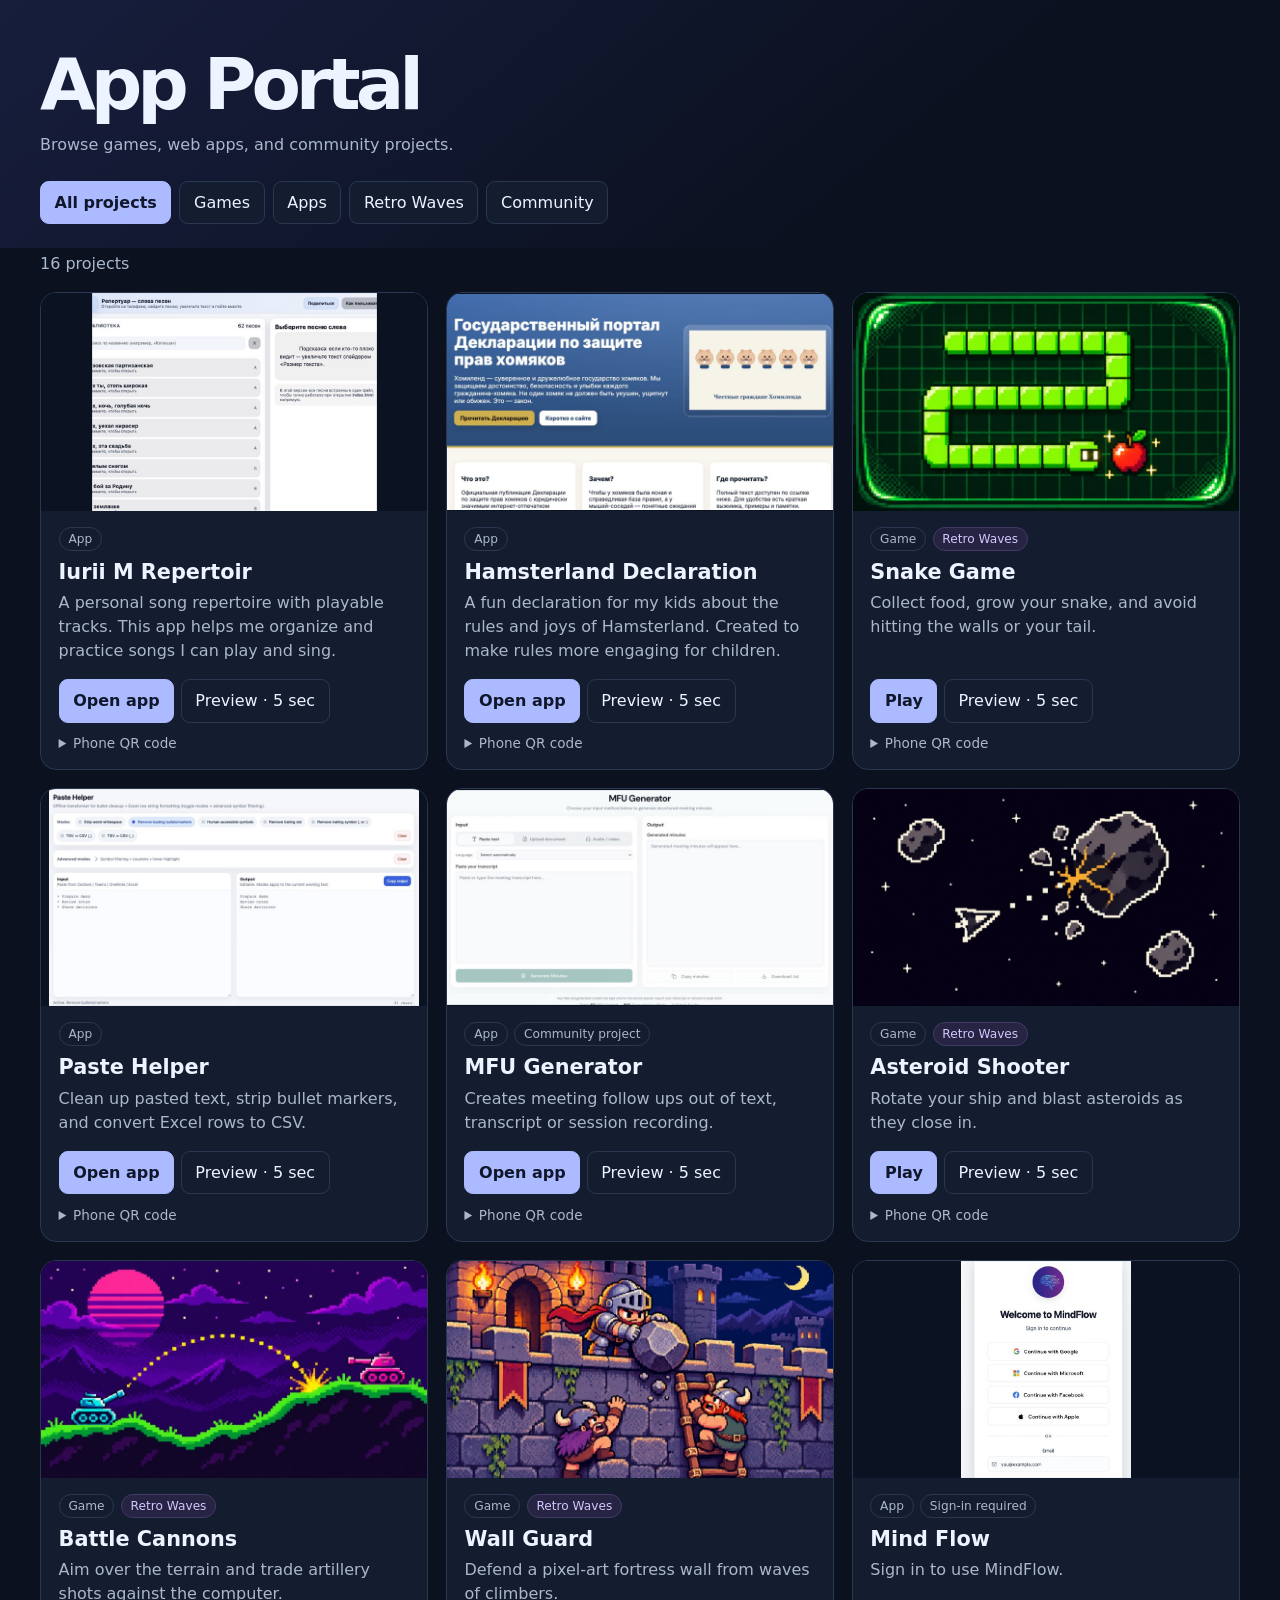
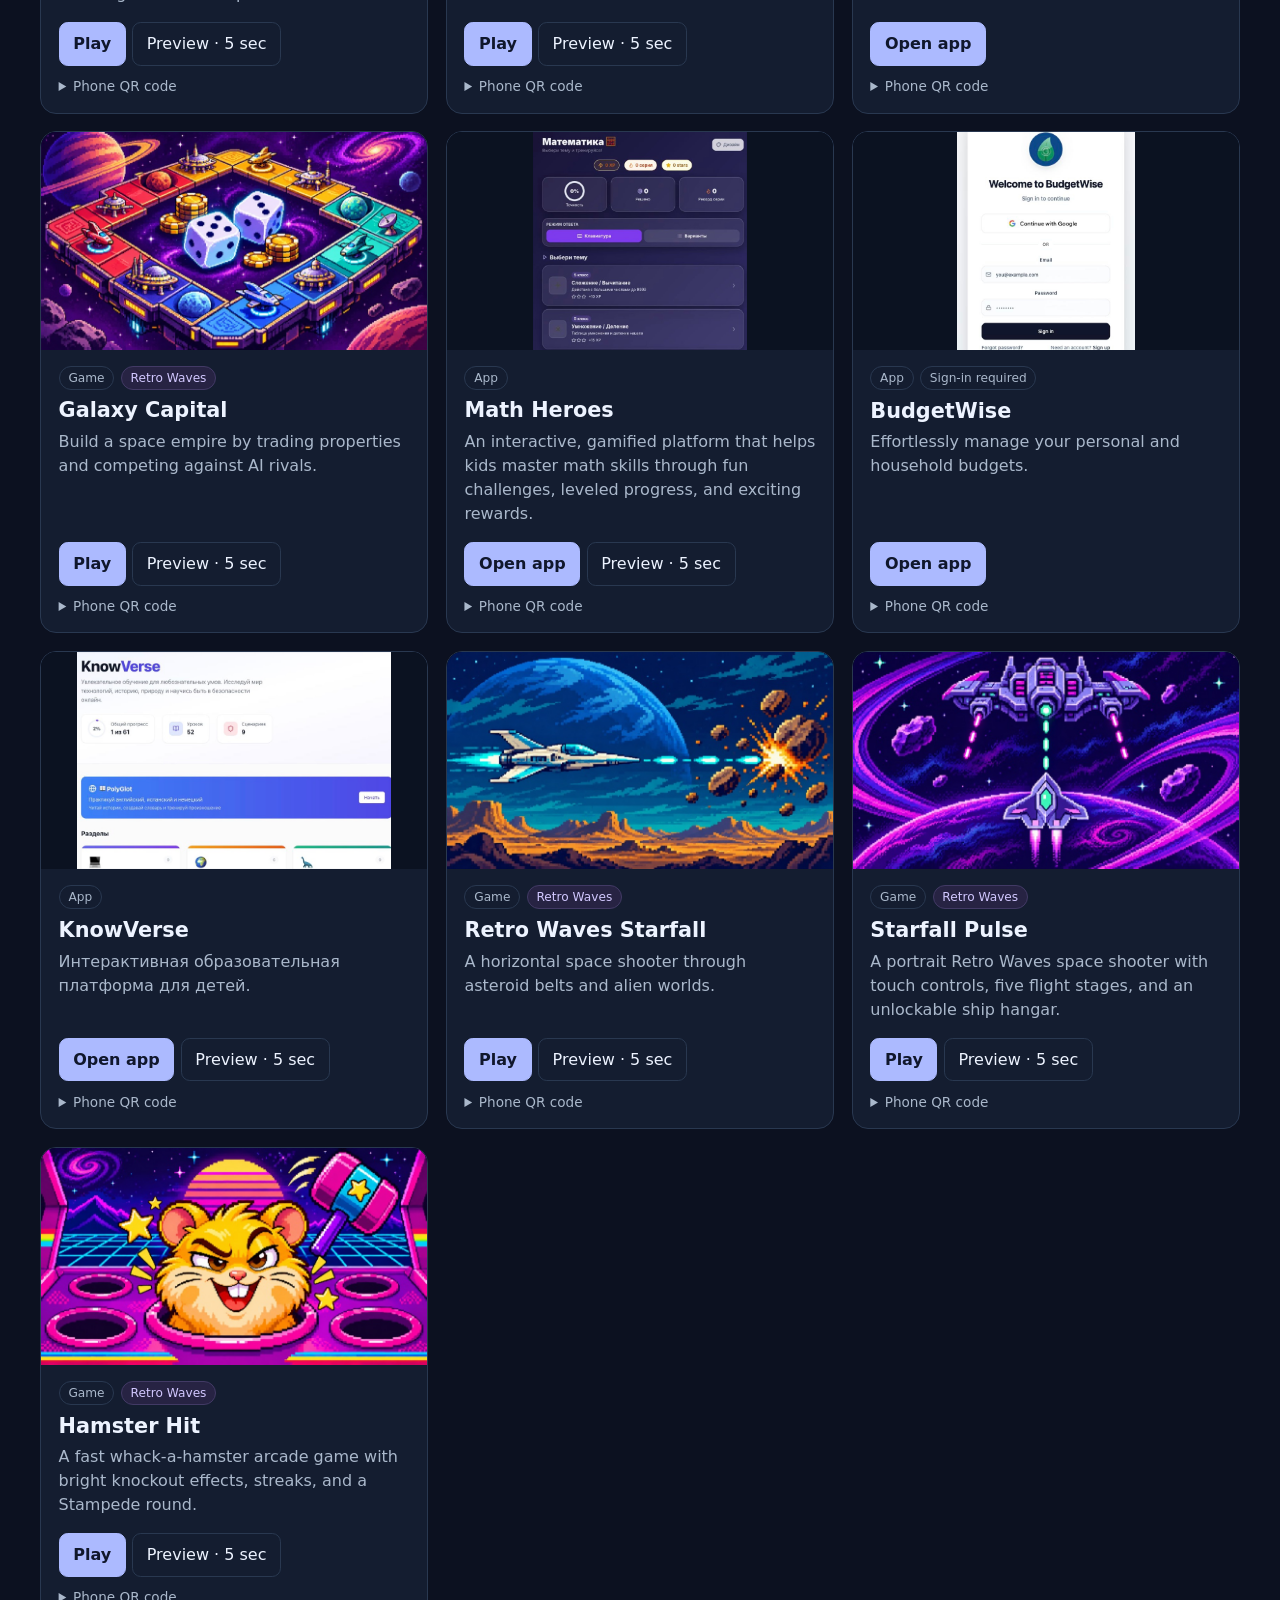
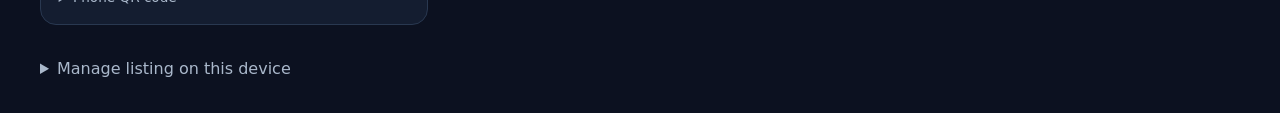
==== index.html @ 4ba170f3 "Publish approved Retro Waves pixel-art game covers" ====
<!DOCTYPE html>
<html lang="en">
<head>
    <!-- Google tag (gtag.js) -->
    <script async src="https://www.googletagmanager.com/gtag/js?id=G-15QKDYFPHD"></script>
    <script>
      window.dataLayer = window.dataLayer || [];
      function gtag(){dataLayer.push(arguments);}
      gtag('js', new Date());
      gtag('config', 'G-15QKDYFPHD');
    </script>
    <meta name="google-site-verification" content="VBjIJDwLcQvXehjetgUTc7BEITReGDiaCeYf0dH97Bo" />
    <meta charset="UTF-8">
    <meta name="viewport" content="width=device-width, initial-scale=1.0">
    <title>App Portal · Games &amp; Apps</title>
    <style>
        * { box-sizing: border-box; }
        :root { color-scheme: dark; --background: #0c1120; --surface: #141d30; --border: #293850; --text: #edf3ff; --muted: #aab8cb; --accent: #acbaff; }
        body { margin: 0; background: var(--background); color: var(--text); font: 1rem/1.5 system-ui, sans-serif; }
        .container { width: min(1200px, calc(100% - 2rem)); margin-inline: auto; }
        header { padding: 3rem 0 1.5rem; background: linear-gradient(140deg, #171e3d, var(--background) 68%); }
        h1 { font-size: clamp(2.7rem, 6vw, 4.5rem); letter-spacing: -.07em; line-height: 1; margin: 0 0 .8rem; }
        header p { margin: 0 0 1.5rem; color: var(--muted); }
        .filters { display: flex; flex-wrap: wrap; gap: .5rem; }
        button, summary, .button { cursor: pointer; }
        button, .button { border: 1px solid var(--border); background: var(--surface); color: var(--text); border-radius: .55rem; padding: .55rem .85rem; font: inherit; text-decoration: none; }
        button:hover, .button:hover { border-color: var(--accent); }
        [aria-pressed="true"], .primary { background: var(--accent); border-color: var(--accent); color: #10172c; font-weight: 650; }
        :focus-visible { outline: 2px solid var(--accent); outline-offset: 4px; }
        #result-count { color: var(--muted); margin: .25rem 0 1rem; }
        .apps-grid { display: grid; grid-template-columns: repeat(auto-fill, minmax(min(100%, 320px), 1fr)); gap: 1.1rem; align-items: stretch; }
        .app-card { min-width: 0; background: var(--surface); border: 1px solid var(--border); border-radius: 1rem; overflow: hidden; display: flex; flex-direction: column; }
        .app-media { position: relative; background: #0b1221; aspect-ratio: 16 / 9; display: grid; place-items: center; overflow: hidden; }
        .app-media img { position: absolute; inset: 0; width: 100%; height: 100%; object-fit: contain; background: #0b1221; }
        .media-fallback { color: var(--muted); font-size: .9rem; text-align: center; padding: .75rem; }
        .app-content { padding: 1rem 1.1rem; display: flex; flex: 1; flex-direction: column; align-items: flex-start; }
        h2 { font-size: 1.3rem; line-height: 1.25; margin: .55rem 0 .35rem; }
        .tags, .app-actions { display: flex; gap: .4rem; flex-wrap: wrap; align-items: center; }
        .tag { color: var(--muted); border: 1px solid var(--border); border-radius: 1rem; padding: .12rem .55rem; font-size: .76rem; }
        .tag.family { color: #d2c8ff; background: #272343; border-color: #423a65; }
        .app-description { color: var(--muted); margin: 0 0 1rem; }
        .app-actions { margin-top: auto; }
        .app-qr { margin-top: .65rem; color: var(--muted); font-size: .85rem; }
        .app-qr a { display: inline-block; margin-top: .5rem; }
        .app-qr img { display: block; border-radius: .3rem; }
        .local-visibility { margin-top: .55rem; color: var(--muted); font-size: .85rem; }
        footer { padding: 2rem 0; color: var(--muted); }
        footer details label { display: inline-flex; gap: .4rem; align-items: center; margin-top: .6rem; }
        dialog { width: min(760px, calc(100% - 1.5rem)); max-height: calc(100% - 1.5rem); padding: 1rem; border: 1px solid var(--border); border-radius: 1rem; background: var(--surface); color: var(--text); }
        dialog::backdrop { background: #030710d9; }
        .dialog-header { display: flex; gap: .75rem; justify-content: space-between; align-items: center; margin-bottom: .75rem; }
        .dialog-header h2 { margin: 0; }
        dialog video { width: 100%; max-height: 70vh; background: #0b1221; display: block; }
        dialog video[hidden] { display: none; }
        #preview-message { color: var(--muted); }
    </style>
</head>
<body>
    <header>
        <div class="container">
            <h1>App Portal</h1>
            <p>Browse games, web apps, and community projects.</p>
            <nav class="filters" aria-label="Filter projects">
                <button type="button" data-filter="all" aria-pressed="true">All projects</button>
                <button type="button" data-filter="games" aria-pressed="false">Games</button>
                <button type="button" data-filter="apps" aria-pressed="false">Apps</button>
                <button type="button" data-filter="community" aria-pressed="false">Community</button>
            </nav>
        </div>
    </header>
    <main class="container">
        <p id="result-count" aria-live="polite"></p>
        <div class="apps-grid" id="apps-container"></div>
    </main>
    <footer class="container">
        <details>
            <summary>Manage listing on this device</summary>
            <label><input type="checkbox" id="manage-visibility"> Show hidden projects and visibility controls</label>
        </details>
    </footer>
    <dialog id="preview-dialog" aria-labelledby="preview-title">
        <div class="dialog-header">
            <h2 id="preview-title"></h2>
            <form method="dialog"><button type="submit">Close</button></form>
        </div>
        <video muted playsinline controls preload="none"></video>
        <p id="preview-message" role="status" hidden></p>
    </dialog>
    <script>
        const apps = [
            { id: 1, title: "Iurii M Repertoir", description: "A personal song repertoire with playable tracks. This app helps me organize and practice songs I can play and sing.", url: "https://mjv1981-art.github.io/Iurii-M-Repertoir/", published: true, kind: "app" },
            { id: 2, title: "Hamsterland Declaration", description: "A fun declaration for my kids about the rules and joys of Hamsterland. Created to make rules more engaging for children.", url: "https://mjv1981-art.github.io/hamsterland-site/index.html", published: true, kind: "app" },
            { id: 3, title: "Pet Rat Monya", description: "A virtual pet app for my daughter to take care of her digital pet rat. Teaches responsibility and care for animals.", url: "https://mjv1981-art.github.io/pet-rat-monya/", published: false, kind: "app" },
            { id: 4, title: "Snake Game", description: "Collect food, grow your snake, and avoid hitting the walls or your tail.", url: "https://mjv1981-art.github.io/snake-game-simple/", published: true, kind: "game", family: "Retro Waves", cover: "snake-game" },
            { id: 5, title: "Paste Helper", description: "Clean up pasted text, strip bullet markers, and convert Excel rows to CSV.", url: "https://mjv1981-art.github.io/Paste-Helper/", published: true, kind: "app" },
            { id: 6, title: "MFU Generator", description: "Creates meeting follow ups out of text, transcript or session recording.", url: "https://jumbo.ninja/", published: true, kind: "app", community: true },
            { id: 7, title: "Asteroid Shooter", description: "Rotate your ship and blast asteroids as they close in.", url: "https://mjv1981-art.github.io/Asteroid-Shooter/", published: true, kind: "game", family: "Retro Waves", cover: "asteroid-shooter" },
            { id: 8, title: "Battle Cannons", description: "Aim over the terrain and trade artillery shots against the computer.", url: "https://mjv1981-art.github.io/Battle-Cannon/", published: true, kind: "game", family: "Retro Waves", cover: "battle-cannons" },
            { id: 9, title: "Wall Guard", description: "Defend a pixel-art fortress wall from waves of climbers.", url: "https://wall-guard-retro.base44.app/", published: true, kind: "game", family: "Retro Waves", cover: "wall-guard" },
            { id: 10, title: "Mind Flow", description: "Sign in to use MindFlow.", url: "https://shrewd-mind-flow-app.base44.app/", published: true, kind: "app", signInRequired: true },
            { id: 11, title: "Galaxy Capital", description: "Build a space empire by trading properties and competing against AI rivals.", url: "https://galaxy-capital-go.base44.app", published: true, kind: "game", family: "Retro Waves", cover: "galaxy-capital" },
            { id: 12, title: "Math Heroes", description: "An interactive, gamified platform that helps kids master math skills through fun challenges, leveled progress, and exciting rewards.", url: "https://math-heroes-quest.base44.app/", published: true, kind: "app" },
            { id: 13, title: "BudgetWise", description: "Effortlessly manage your personal and household budgets.", url: "https://fragrant-wise-budget-track.base44.app", published: true, kind: "app", signInRequired: true },
            { id: 14, title: "KnowVerse", description: "Интерактивная образовательная платформа для детей.", url: "https://know-verse-learn.base44.app", published: true, kind: "app" },
            { id: 15, title: "Retro Waves Starfall", description: "A horizontal space shooter through asteroid belts and alien worlds.", url: "https://mjv1981-art.github.io/retro-waves-starfall/", published: true, kind: "game", family: "Retro Waves", cover: "retro-waves-starfall" },
            { id: 16, title: "Starfall Pulse", description: "A portrait Retro Waves space shooter with touch controls, five flight stages, and an unlockable ship hangar.", url: "https://mjv1981-art.github.io/App-Portal/starfall-pulse/", published: true, kind: "game", family: "Retro Waves", cover: "starfall-pulse" },
            { id: 17, title: "Hamster Hit", description: "A fast whack-a-hamster arcade game with bright knockout effects, streaks, and a Stampede round.", url: "https://mjv1981-art.github.io/Hamster-Hit/", published: true, kind: "game", family: "Retro Waves", cover: "hamster-hit" }
        ];

        const grid = document.getElementById('apps-container');
        const filters = document.querySelector('.filters');
        const count = document.getElementById('result-count');
        const manage = document.getElementById('manage-visibility');
        const dialog = document.getElementById('preview-dialog');
        const video = dialog.querySelector('video');
        const previewMessage = document.getElementById('preview-message');
        let currentFilter = 'all';

        function applySavedVisibility() {
            try {
                const saved = JSON.parse(localStorage.getItem('myWebApps') || '[]');
                if (!Array.isArray(saved)) return;
                for (const entry of saved) {
                    const app = apps.find(item => item.id === entry?.id);
                    if (app && typeof entry.published === 'boolean') app.published = entry.published;
                }
            } catch (error) {
                console.warn('Could not load project visibility.', error);
            }
        }

        function addFamilyFilters() {
            const families = new Set(apps.map(app => app.family).filter(Boolean));
            for (const family of families) {
                const button = document.createElement('button');
                button.type = 'button';
                button.dataset.filter = `family:${family}`;
                button.setAttribute('aria-pressed', 'false');
                button.textContent = family;
                filters.insertBefore(button, filters.querySelector('[data-filter="community"]'));
            }
        }

        function matchesFilter(app) {
            switch (currentFilter) {
                case 'all': return true;
                case 'games': return app.kind === 'game';
                case 'apps': return app.kind === 'app';
                case 'community': return app.community === true;
                default: return currentFilter === `family:${app.family}`;
            }
        }

        function makeCard(app) {
            const card = document.createElement('article');
            const media = `./assets/previews/${app.id}`;
            const cover = app.cover ? `./assets/covers/${app.cover}.jpg` : `${media}.jpg`;
            const launchText = app.kind === 'game' ? 'Play' : 'Open app';
            card.className = 'app-card';
            card.innerHTML = `
                <div class="app-media">
                    <span class="media-fallback">Screenshot unavailable</span>
                    <img src="${cover}" alt="" width="640" height="360" loading="lazy" decoding="async">
                </div>
                <div class="app-content">
                    <div class="tags">
                        <span class="tag">${app.kind === 'game' ? 'Game' : 'App'}</span>
                        ${app.family ? `<span class="tag family">${app.family}</span>` : ''}
                        ${app.community ? '<span class="tag">Community project</span>' : ''}
                        ${app.signInRequired ? '<span class="tag">Sign-in required</span>' : ''}
                    </div>
                    <h2>${app.title}</h2>
                    <p class="app-description">${app.description}</p>
                    <div class="app-actions">
                        <a class="button primary" href="${app.url}" target="_blank" rel="noopener noreferrer" aria-label="${launchText} ${app.title}">${launchText}</a>
                        ${app.signInRequired ? '' : `<button type="button" class="preview-button" aria-label="Preview ${app.title} (5 seconds)">Preview · 5 sec</button>`}
                    </div>
                    <details class="app-qr">
                        <summary>Phone QR code</summary>
                        <a href="${app.url}" target="_blank" rel="noopener noreferrer" aria-label="Open ${app.title}">
                            <img src="./assets/app-qr/${app.id}.png" width="144" height="144" alt="" loading="lazy" decoding="async">
                        </a>
                    </details>
                </div>`;
            const image = card.querySelector('.app-media img');
            const fallback = card.querySelector('.media-fallback');
            image.addEventListener('load', () => { fallback.hidden = true; });
            image.addEventListener('error', () => { image.remove(); });
            card.querySelector('.preview-button')?.addEventListener('click', () => openPreview(app, media));
            if (manage.checked) {
                const label = document.createElement('label');
                const checkbox = document.createElement('input');
                label.className = 'local-visibility';
                checkbox.type = 'checkbox';
                checkbox.checked = app.published;
                checkbox.setAttribute('aria-label', `List ${app.title} on this device`);
                checkbox.addEventListener('change', () => saveVisibility(app, checkbox.checked));
                label.append(checkbox, ' Show on this device');
                card.querySelector('.app-content').append(label);
            }
            return card;
        }

        function openPreview(app, media) {
            document.getElementById('preview-title').textContent = app.title;
            previewMessage.hidden = true;
            video.hidden = false;
            video.poster = `${media}.jpg`;
            video.src = `${media}.mp4`;
            video.muted = true;
            dialog.showModal();
            video.play().catch(() => {});
        }

        video.addEventListener('error', () => {
            if (!dialog.open) return;
            video.hidden = true;
            previewMessage.textContent = 'This preview is unavailable.';
            previewMessage.hidden = false;
        });

        dialog.addEventListener('close', () => {
            video.pause();
            video.removeAttribute('src');
            video.load();
        });

        function renderApps() {
            const visible = apps.filter(app => (app.published || manage.checked) && matchesFilter(app));
            count.textContent = visible.length === 1 ? '1 project' : `${visible.length} projects`;
            grid.replaceChildren(...visible.map(makeCard));
            if (visible.length) return;
            const empty = document.createElement('p');
            empty.textContent = 'No projects in this view.';
            grid.append(empty);
        }

        function saveVisibility(app, published) {
            app.published = published;
            try {
                localStorage.setItem('myWebApps', JSON.stringify(apps.map(item => ({ id: item.id, published: item.published }))));
            } catch (error) {
                console.warn('Could not save project visibility.', error);
            }
        }

        filters.addEventListener('click', event => {
            const selected = event.target.closest('button[data-filter]');
            if (!selected) return;
            currentFilter = selected.dataset.filter;
            for (const button of filters.querySelectorAll('button')) {
                button.setAttribute('aria-pressed', String(button === selected));
            }
            renderApps();
        });
        manage.addEventListener('change', renderApps);
        applySavedVisibility();
        addFamilyFilters();
        renderApps();
    </script>
</body>
</html>
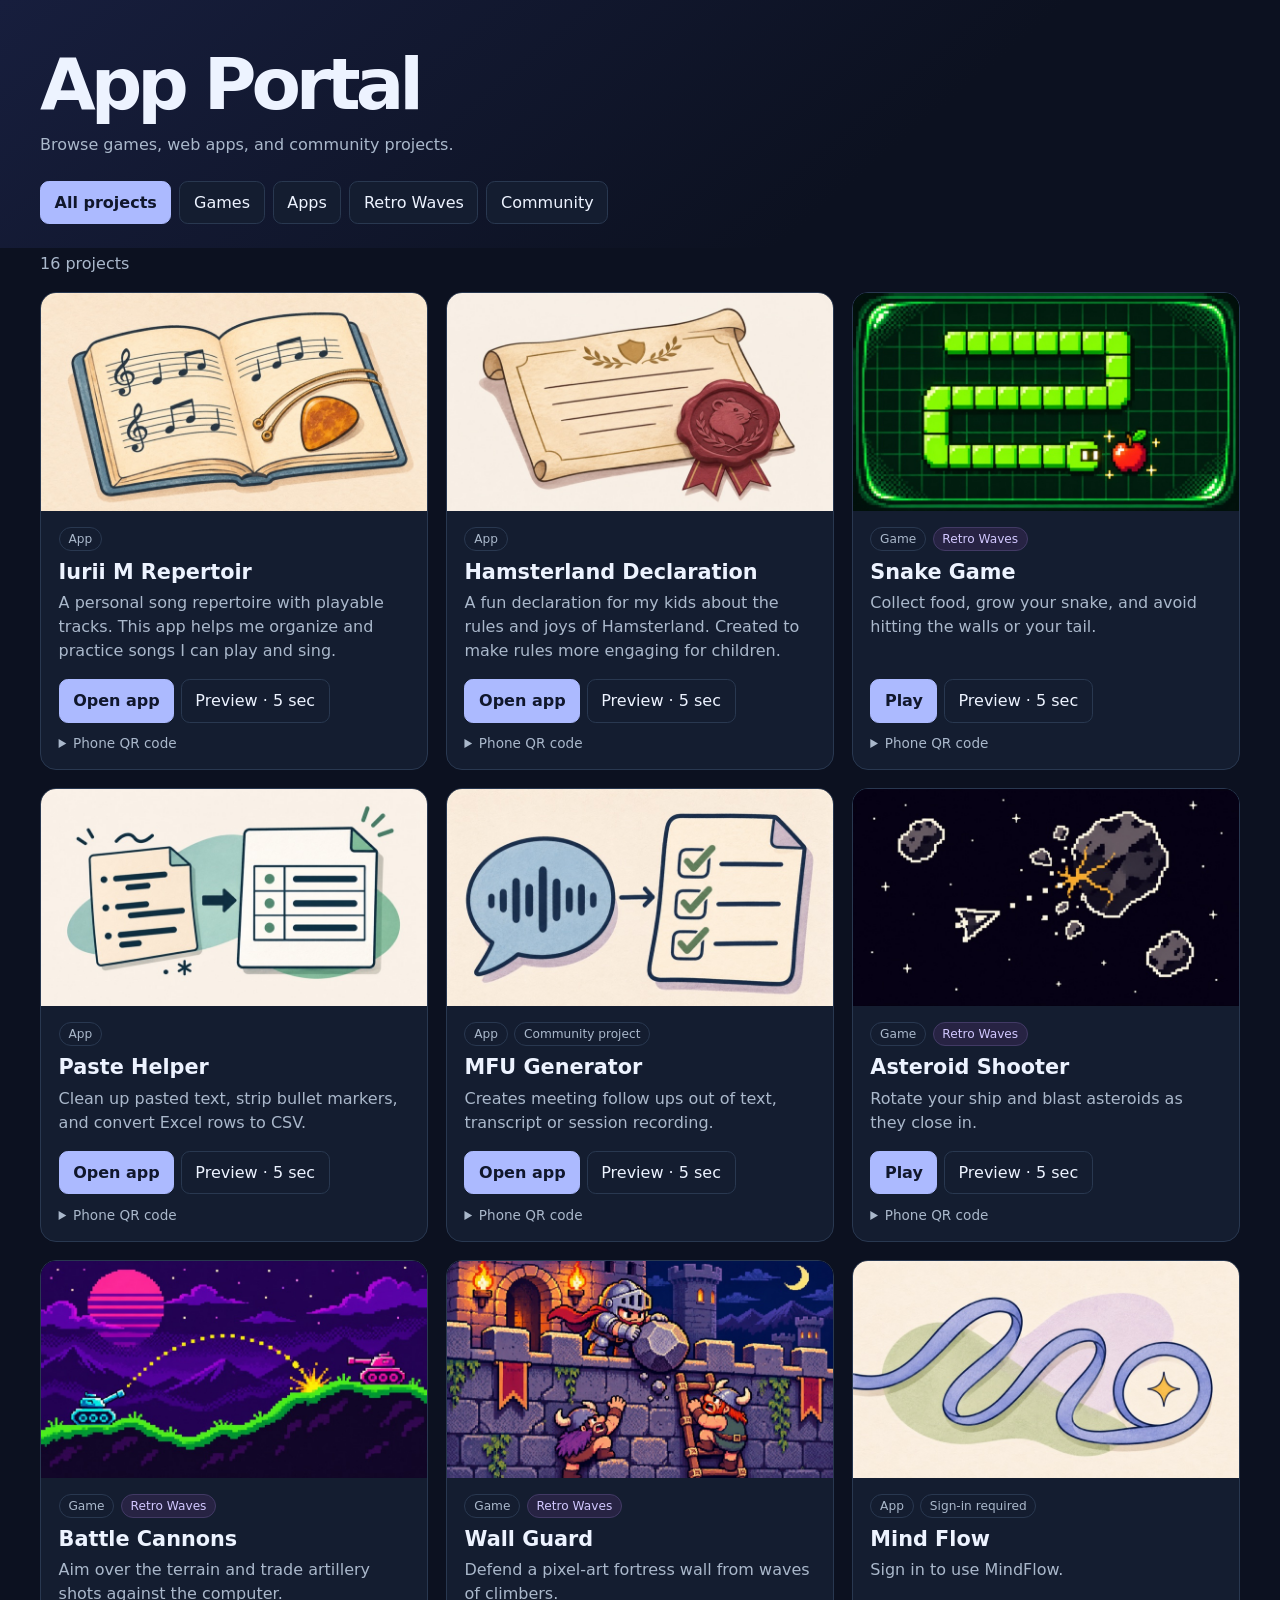
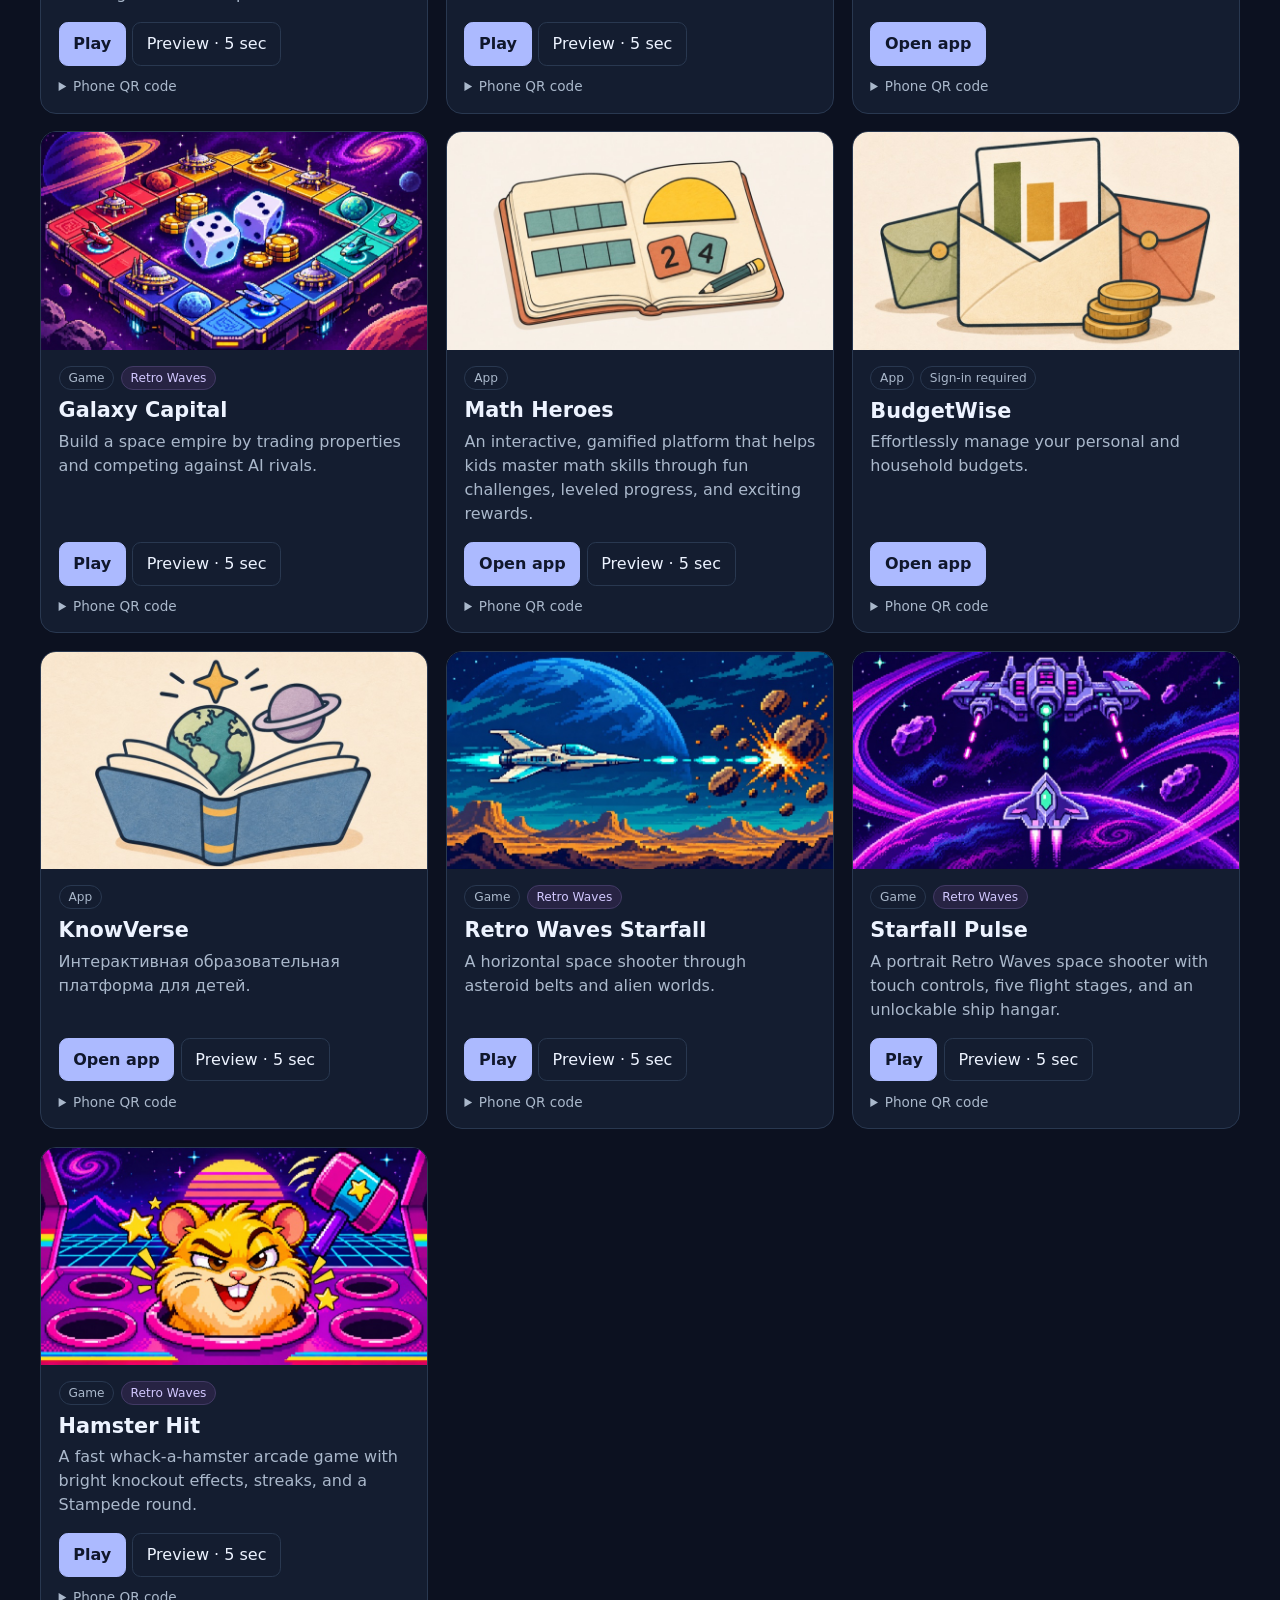
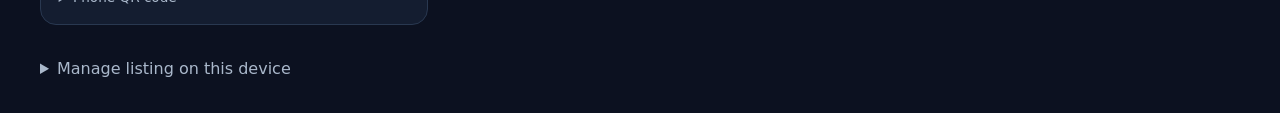
==== commit 1afbeba9: "Add editorial illustrations to all App Portal application cards" ====
--- a/index.html
+++ b/index.html
@@ -88,20 +88,20 @@
     </dialog>
     <script>
         const apps = [
-            { id: 1, title: "Iurii M Repertoir", description: "A personal song repertoire with playable tracks. This app helps me organize and practice songs I can play and sing.", url: "https://mjv1981-art.github.io/Iurii-M-Repertoir/", published: true, kind: "app" },
-            { id: 2, title: "Hamsterland Declaration", description: "A fun declaration for my kids about the rules and joys of Hamsterland. Created to make rules more engaging for children.", url: "https://mjv1981-art.github.io/hamsterland-site/index.html", published: true, kind: "app" },
-            { id: 3, title: "Pet Rat Monya", description: "A virtual pet app for my daughter to take care of her digital pet rat. Teaches responsibility and care for animals.", url: "https://mjv1981-art.github.io/pet-rat-monya/", published: false, kind: "app" },
+            { id: 1, title: "Iurii M Repertoir", description: "A personal song repertoire with playable tracks. This app helps me organize and practice songs I can play and sing.", url: "https://mjv1981-art.github.io/Iurii-M-Repertoir/", published: true, kind: "app", cover: "iurii-m-repertoir" },
+            { id: 2, title: "Hamsterland Declaration", description: "A fun declaration for my kids about the rules and joys of Hamsterland. Created to make rules more engaging for children.", url: "https://mjv1981-art.github.io/hamsterland-site/index.html", published: true, kind: "app", cover: "hamsterland-declaration" },
+            { id: 3, title: "Pet Rat Monya", description: "A virtual pet app for my daughter to take care of her digital pet rat. Teaches responsibility and care for animals.", url: "https://mjv1981-art.github.io/pet-rat-monya/", published: false, kind: "app", cover: "pet-rat-monya" },
             { id: 4, title: "Snake Game", description: "Collect food, grow your snake, and avoid hitting the walls or your tail.", url: "https://mjv1981-art.github.io/snake-game-simple/", published: true, kind: "game", family: "Retro Waves", cover: "snake-game" },
-            { id: 5, title: "Paste Helper", description: "Clean up pasted text, strip bullet markers, and convert Excel rows to CSV.", url: "https://mjv1981-art.github.io/Paste-Helper/", published: true, kind: "app" },
-            { id: 6, title: "MFU Generator", description: "Creates meeting follow ups out of text, transcript or session recording.", url: "https://jumbo.ninja/", published: true, kind: "app", community: true },
+            { id: 5, title: "Paste Helper", description: "Clean up pasted text, strip bullet markers, and convert Excel rows to CSV.", url: "https://mjv1981-art.github.io/Paste-Helper/", published: true, kind: "app", cover: "paste-helper" },
+            { id: 6, title: "MFU Generator", description: "Creates meeting follow ups out of text, transcript or session recording.", url: "https://jumbo.ninja/", published: true, kind: "app", cover: "mfu-generator", community: true },
             { id: 7, title: "Asteroid Shooter", description: "Rotate your ship and blast asteroids as they close in.", url: "https://mjv1981-art.github.io/Asteroid-Shooter/", published: true, kind: "game", family: "Retro Waves", cover: "asteroid-shooter" },
             { id: 8, title: "Battle Cannons", description: "Aim over the terrain and trade artillery shots against the computer.", url: "https://mjv1981-art.github.io/Battle-Cannon/", published: true, kind: "game", family: "Retro Waves", cover: "battle-cannons" },
             { id: 9, title: "Wall Guard", description: "Defend a pixel-art fortress wall from waves of climbers.", url: "https://wall-guard-retro.base44.app/", published: true, kind: "game", family: "Retro Waves", cover: "wall-guard" },
-            { id: 10, title: "Mind Flow", description: "Sign in to use MindFlow.", url: "https://shrewd-mind-flow-app.base44.app/", published: true, kind: "app", signInRequired: true },
+            { id: 10, title: "Mind Flow", description: "Sign in to use MindFlow.", url: "https://shrewd-mind-flow-app.base44.app/", published: true, kind: "app", cover: "mind-flow", signInRequired: true },
             { id: 11, title: "Galaxy Capital", description: "Build a space empire by trading properties and competing against AI rivals.", url: "https://galaxy-capital-go.base44.app", published: true, kind: "game", family: "Retro Waves", cover: "galaxy-capital" },
-            { id: 12, title: "Math Heroes", description: "An interactive, gamified platform that helps kids master math skills through fun challenges, leveled progress, and exciting rewards.", url: "https://math-heroes-quest.base44.app/", published: true, kind: "app" },
-            { id: 13, title: "BudgetWise", description: "Effortlessly manage your personal and household budgets.", url: "https://fragrant-wise-budget-track.base44.app", published: true, kind: "app", signInRequired: true },
-            { id: 14, title: "KnowVerse", description: "Интерактивная образовательная платформа для детей.", url: "https://know-verse-learn.base44.app", published: true, kind: "app" },
+            { id: 12, title: "Math Heroes", description: "An interactive, gamified platform that helps kids master math skills through fun challenges, leveled progress, and exciting rewards.", url: "https://math-heroes-quest.base44.app/", published: true, kind: "app", cover: "math-heroes" },
+            { id: 13, title: "BudgetWise", description: "Effortlessly manage your personal and household budgets.", url: "https://fragrant-wise-budget-track.base44.app", published: true, kind: "app", cover: "budgetwise", signInRequired: true },
+            { id: 14, title: "KnowVerse", description: "Интерактивная образовательная платформа для детей.", url: "https://know-verse-learn.base44.app", published: true, kind: "app", cover: "knowverse" },
             { id: 15, title: "Retro Waves Starfall", description: "A horizontal space shooter through asteroid belts and alien worlds.", url: "https://mjv1981-art.github.io/retro-waves-starfall/", published: true, kind: "game", family: "Retro Waves", cover: "retro-waves-starfall" },
             { id: 16, title: "Starfall Pulse", description: "A portrait Retro Waves space shooter with touch controls, five flight stages, and an unlockable ship hangar.", url: "https://mjv1981-art.github.io/App-Portal/starfall-pulse/", published: true, kind: "game", family: "Retro Waves", cover: "starfall-pulse" },
             { id: 17, title: "Hamster Hit", description: "A fast whack-a-hamster arcade game with bright knockout effects, streaks, and a Stampede round.", url: "https://mjv1981-art.github.io/Hamster-Hit/", published: true, kind: "game", family: "Retro Waves", cover: "hamster-hit" }
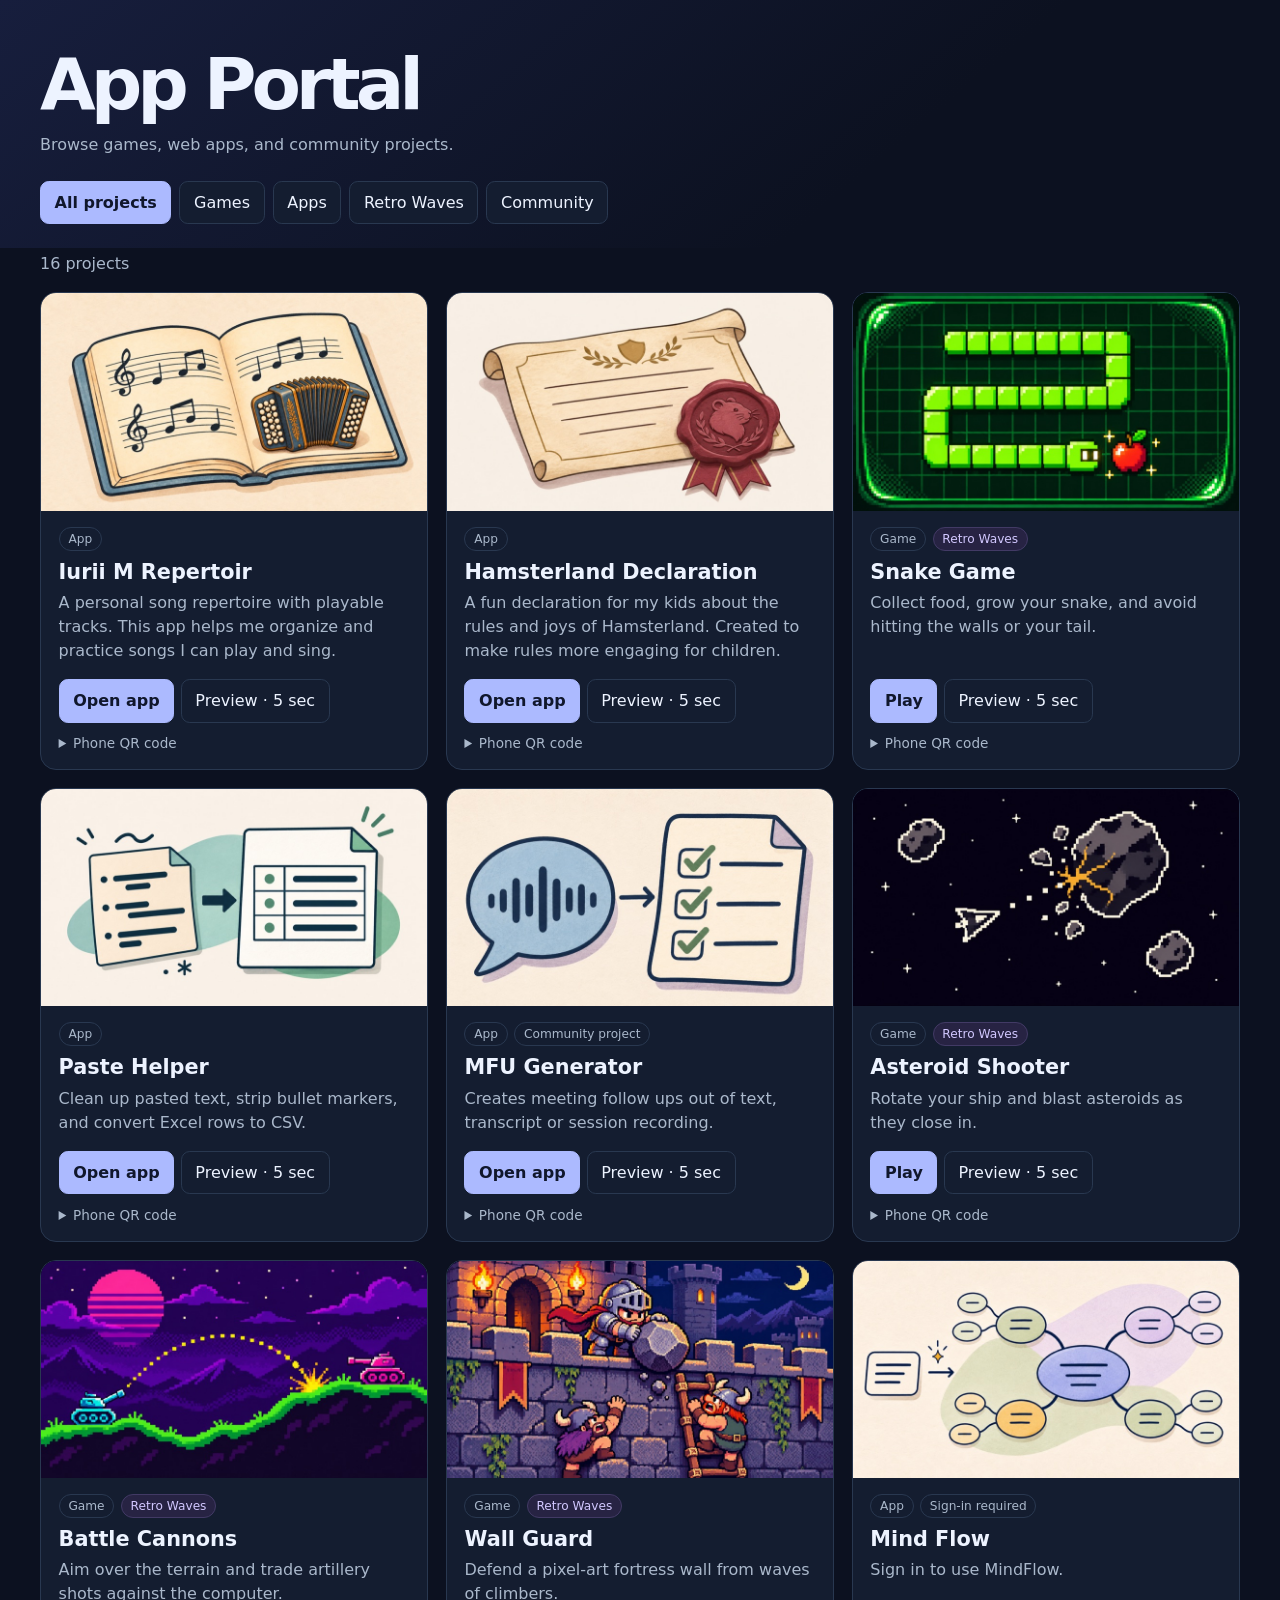
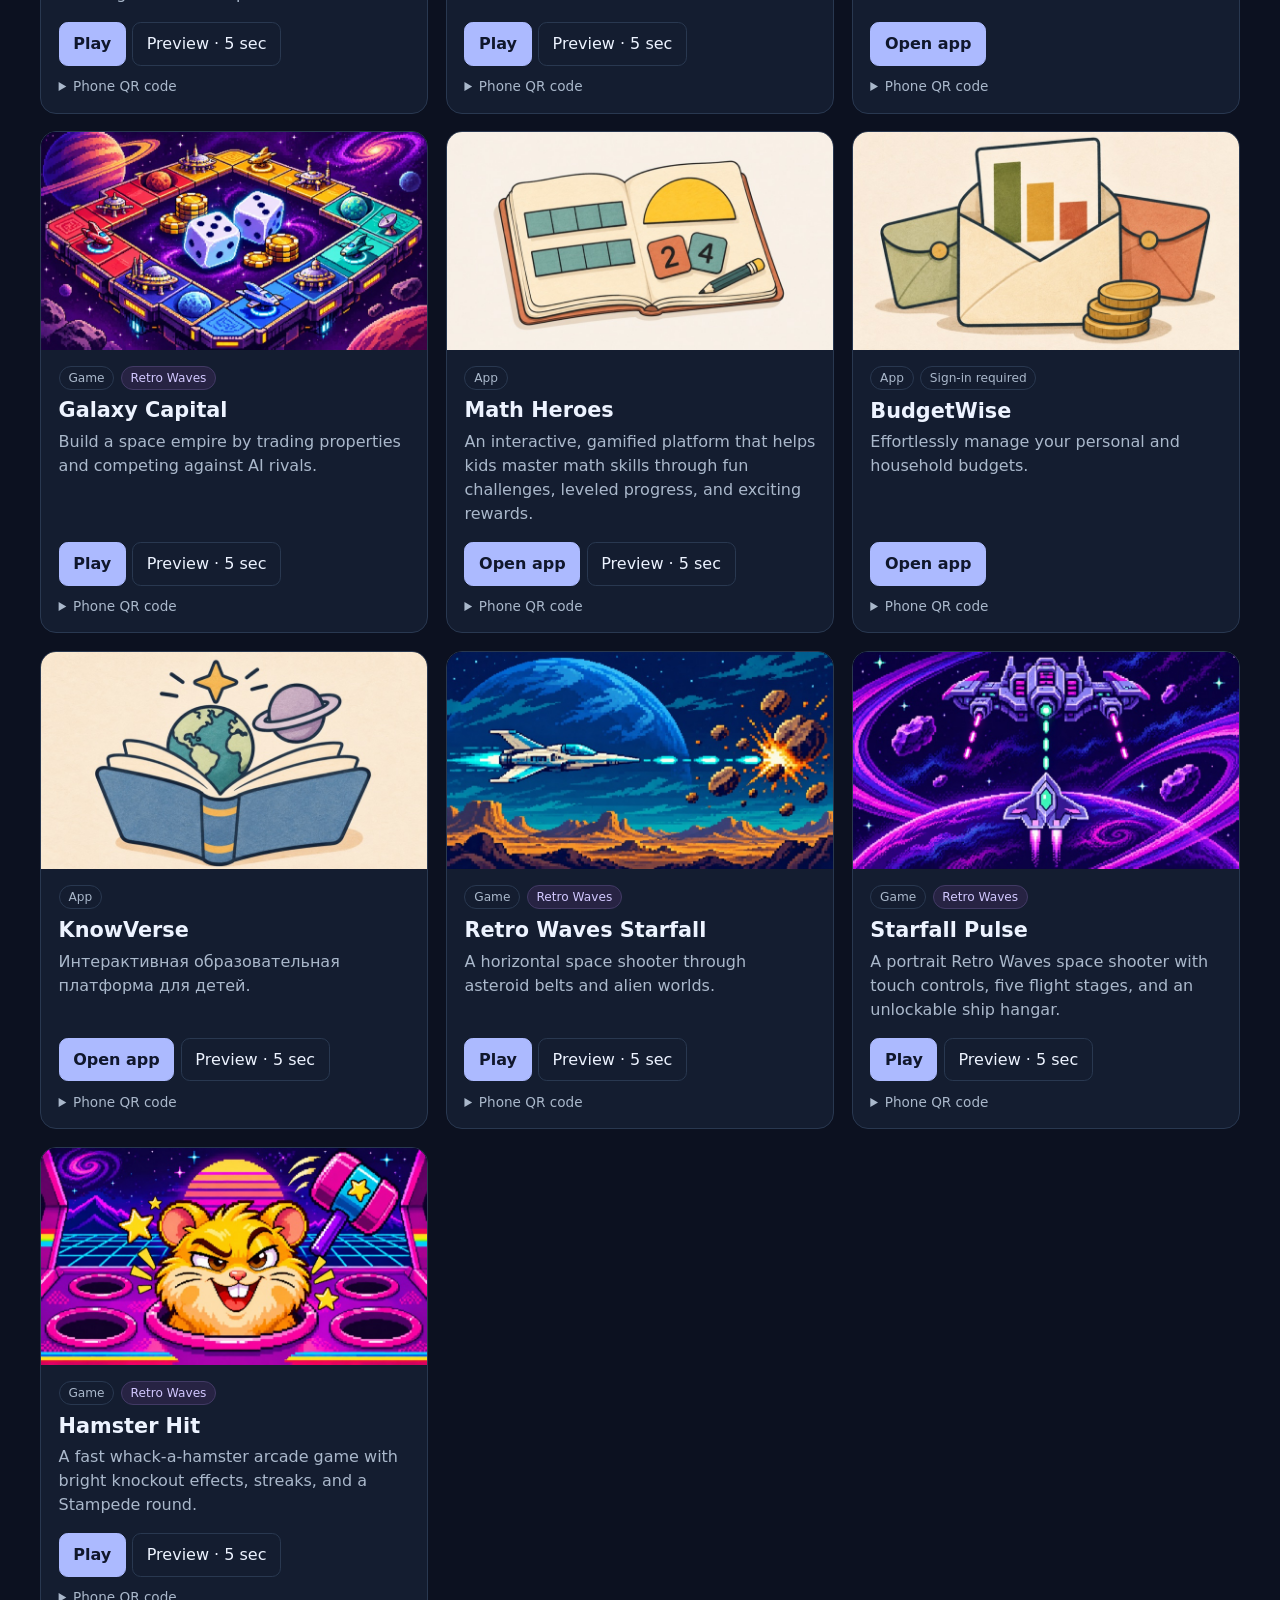
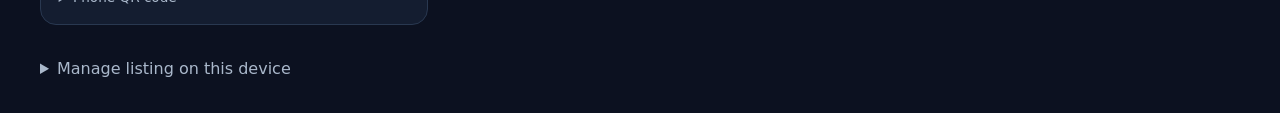
==== commit 8a584c7c: "Illustrate button accordion and generated mind map on app covers" ====
--- a/index.html
+++ b/index.html
@@ -88,16 +88,16 @@
     </dialog>
     <script>
         const apps = [
-            { id: 1, title: "Iurii M Repertoir", description: "A personal song repertoire with playable tracks. This app helps me organize and practice songs I can play and sing.", url: "https://mjv1981-art.github.io/Iurii-M-Repertoir/", published: true, kind: "app", cover: "iurii-m-repertoir" },
+            { id: 1, title: "Iurii M Repertoir", description: "A personal song repertoire with playable tracks. This app helps me organize and practice songs I can play and sing.", url: "https://mjv1981-art.github.io/Iurii-M-Repertoir/", published: true, kind: "app", cover: "iurii-m-repertoir-accordion" },
             { id: 2, title: "Hamsterland Declaration", description: "A fun declaration for my kids about the rules and joys of Hamsterland. Created to make rules more engaging for children.", url: "https://mjv1981-art.github.io/hamsterland-site/index.html", published: true, kind: "app", cover: "hamsterland-declaration" },
-            { id: 3, title: "Pet Rat Monya", description: "A virtual pet app for my daughter to take care of her digital pet rat. Teaches responsibility and care for animals.", url: "https://mjv1981-art.github.io/pet-rat-monya/", published: false, kind: "app", cover: "pet-rat-monya" },
+            { id: 3, title: "Pet Rat Monya", description: "A virtual pet app for my daughter to take care of her digital pet rat. Teaches responsibility and care for animals.", url: "https://mjv1981-art.github.io/pet-rat-monya/", published: false, kind: "app", cover: "pet-rat-monya-hooded" },
             { id: 4, title: "Snake Game", description: "Collect food, grow your snake, and avoid hitting the walls or your tail.", url: "https://mjv1981-art.github.io/snake-game-simple/", published: true, kind: "game", family: "Retro Waves", cover: "snake-game" },
             { id: 5, title: "Paste Helper", description: "Clean up pasted text, strip bullet markers, and convert Excel rows to CSV.", url: "https://mjv1981-art.github.io/Paste-Helper/", published: true, kind: "app", cover: "paste-helper" },
             { id: 6, title: "MFU Generator", description: "Creates meeting follow ups out of text, transcript or session recording.", url: "https://jumbo.ninja/", published: true, kind: "app", cover: "mfu-generator", community: true },
             { id: 7, title: "Asteroid Shooter", description: "Rotate your ship and blast asteroids as they close in.", url: "https://mjv1981-art.github.io/Asteroid-Shooter/", published: true, kind: "game", family: "Retro Waves", cover: "asteroid-shooter" },
             { id: 8, title: "Battle Cannons", description: "Aim over the terrain and trade artillery shots against the computer.", url: "https://mjv1981-art.github.io/Battle-Cannon/", published: true, kind: "game", family: "Retro Waves", cover: "battle-cannons" },
             { id: 9, title: "Wall Guard", description: "Defend a pixel-art fortress wall from waves of climbers.", url: "https://wall-guard-retro.base44.app/", published: true, kind: "game", family: "Retro Waves", cover: "wall-guard" },
-            { id: 10, title: "Mind Flow", description: "Sign in to use MindFlow.", url: "https://shrewd-mind-flow-app.base44.app/", published: true, kind: "app", cover: "mind-flow", signInRequired: true },
+            { id: 10, title: "Mind Flow", description: "Sign in to use MindFlow.", url: "https://shrewd-mind-flow-app.base44.app/", published: true, kind: "app", cover: "mind-flow-map", signInRequired: true },
             { id: 11, title: "Galaxy Capital", description: "Build a space empire by trading properties and competing against AI rivals.", url: "https://galaxy-capital-go.base44.app", published: true, kind: "game", family: "Retro Waves", cover: "galaxy-capital" },
             { id: 12, title: "Math Heroes", description: "An interactive, gamified platform that helps kids master math skills through fun challenges, leveled progress, and exciting rewards.", url: "https://math-heroes-quest.base44.app/", published: true, kind: "app", cover: "math-heroes" },
             { id: 13, title: "BudgetWise", description: "Effortlessly manage your personal and household budgets.", url: "https://fragrant-wise-budget-track.base44.app", published: true, kind: "app", cover: "budgetwise", signInRequired: true },
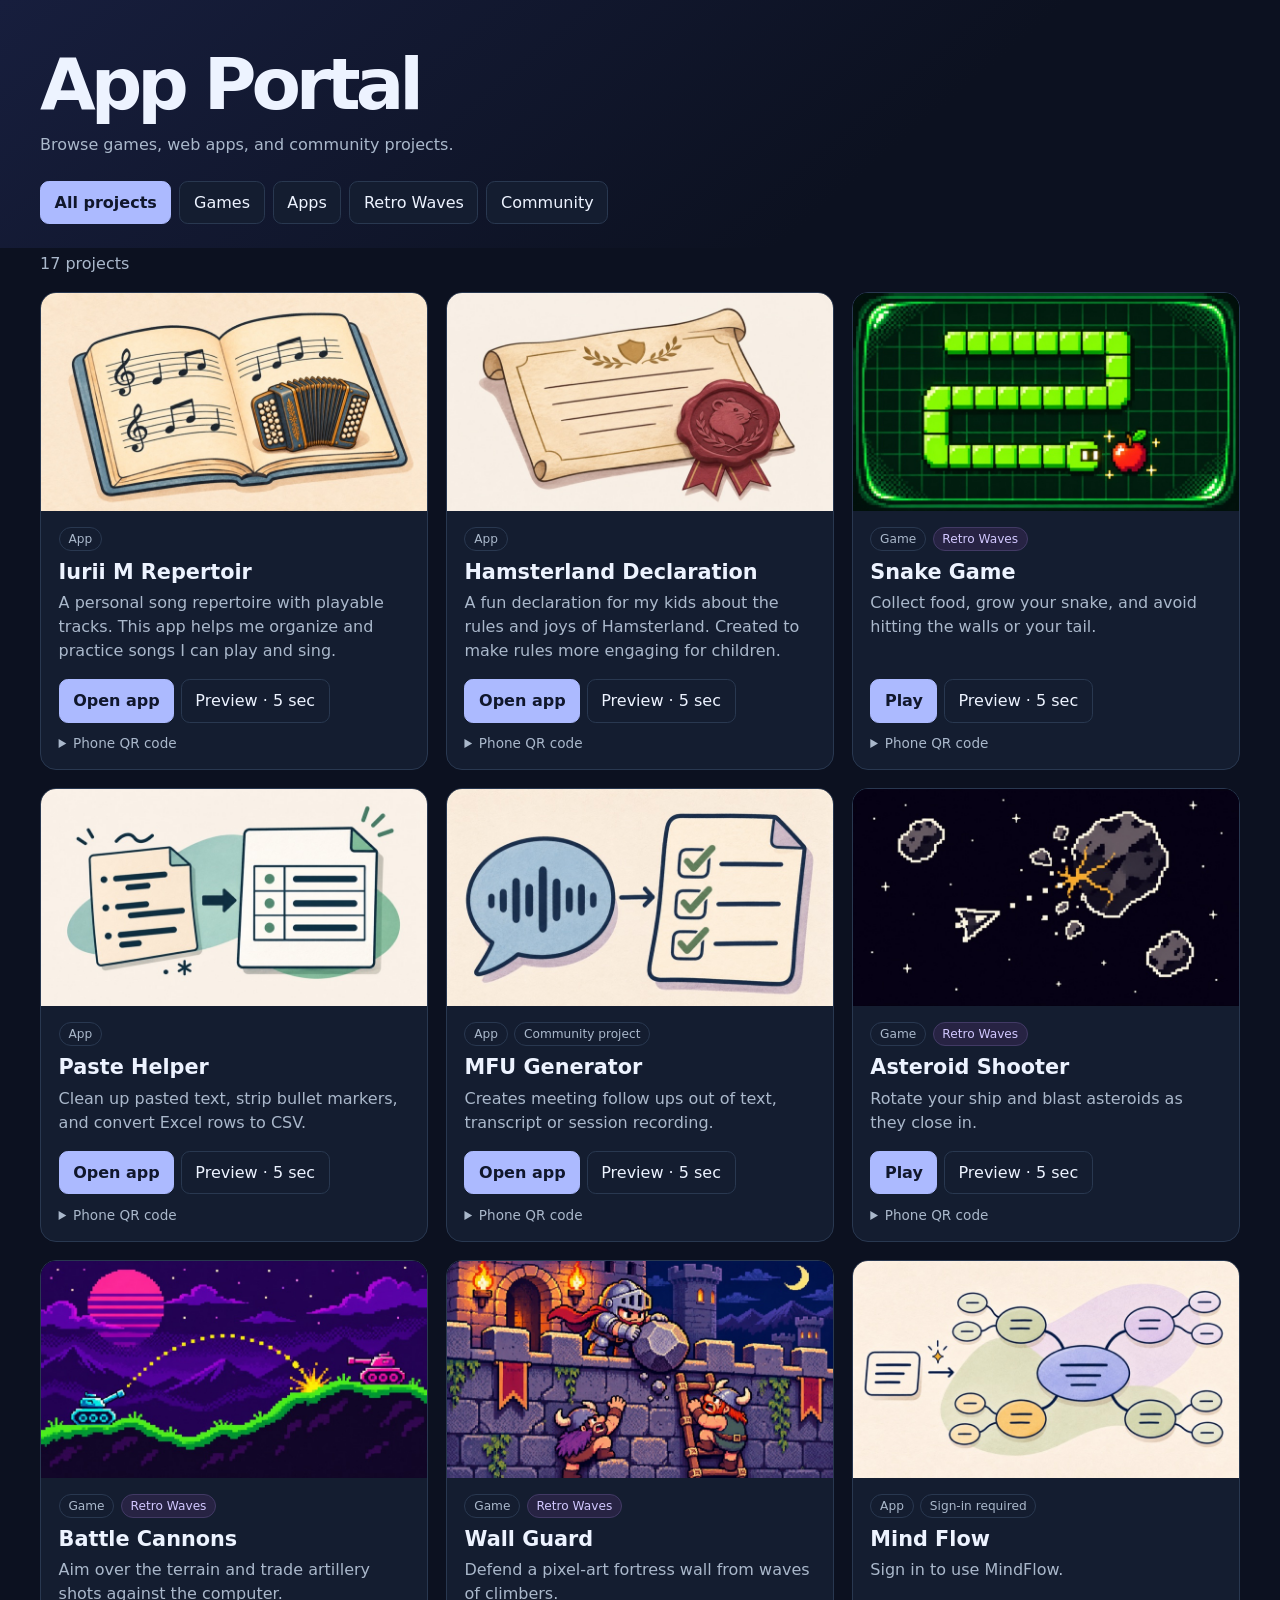
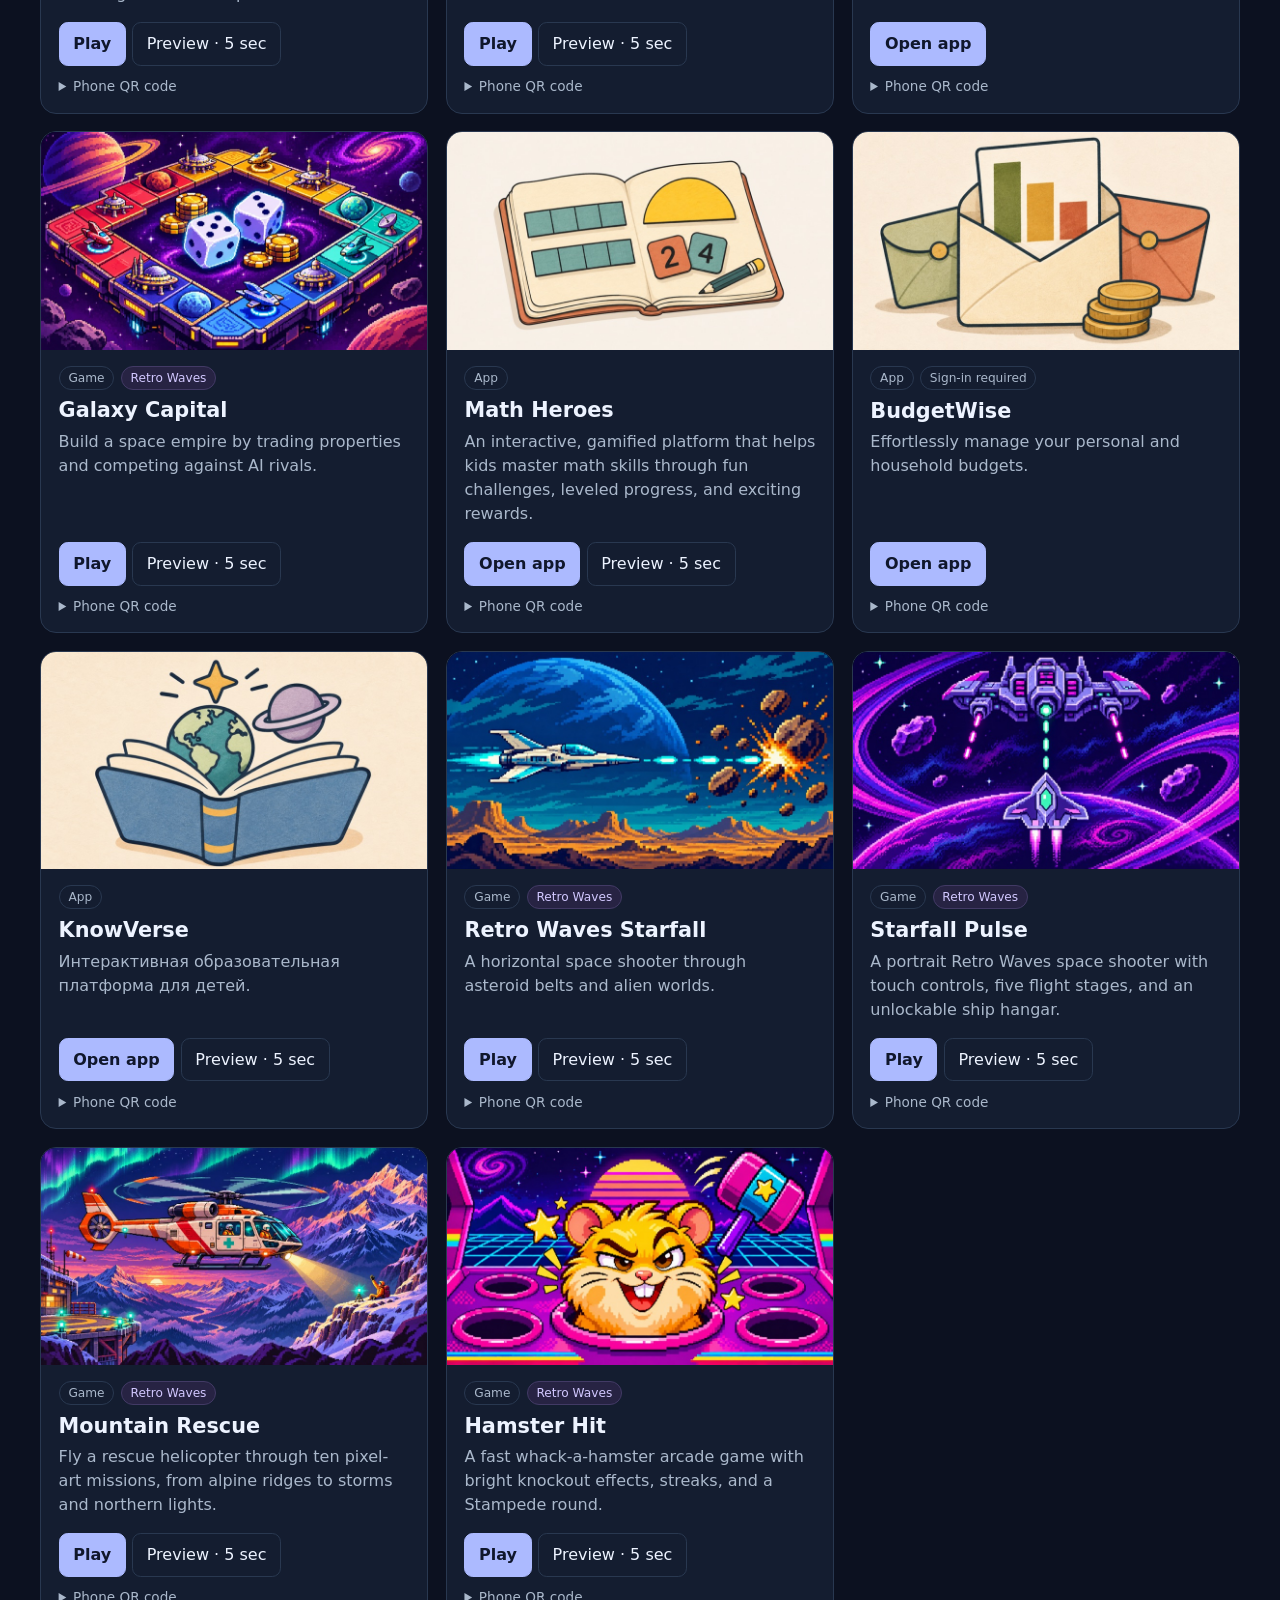
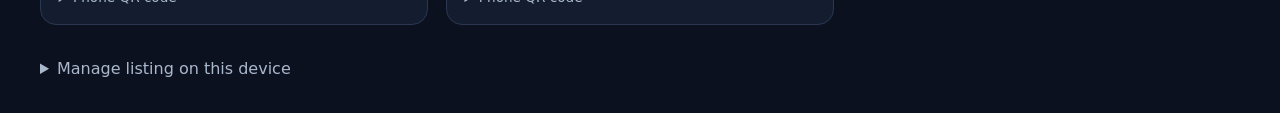
==== commit 75a5c1c0: "Add Mountain Rescue to App Portal" ====
--- a/index.html
+++ b/index.html
@@ -13,6 +13,15 @@
     <meta charset="UTF-8">
     <meta name="viewport" content="width=device-width, initial-scale=1.0">
     <title>App Portal · Games &amp; Apps</title>
+<meta property="og:type" content="website">
+<meta property="og:title" content="App-Portal">
+<meta property="og:description" content="Explore Iurii Medynskii’s Retro Waves arcade games and web apps.">
+<meta property="og:url" content="https://mjv1981-art.github.io/App-Portal/">
+<meta property="og:image" content="https://mjv1981-art.github.io/App-Portal/assets/covers/app-portal.jpg">
+<meta property="og:image:type" content="image/jpeg">
+<meta property="og:image:width" content="800">
+<meta property="og:image:height" content="450">
+
     <style>
         * { box-sizing: border-box; }
         :root { color-scheme: dark; --background: #0c1120; --surface: #141d30; --border: #293850; --text: #edf3ff; --muted: #aab8cb; --accent: #acbaff; }
@@ -104,6 +113,7 @@
             { id: 14, title: "KnowVerse", description: "Интерактивная образовательная платформа для детей.", url: "https://know-verse-learn.base44.app", published: true, kind: "app", cover: "knowverse" },
             { id: 15, title: "Retro Waves Starfall", description: "A horizontal space shooter through asteroid belts and alien worlds.", url: "https://mjv1981-art.github.io/retro-waves-starfall/", published: true, kind: "game", family: "Retro Waves", cover: "retro-waves-starfall" },
             { id: 16, title: "Starfall Pulse", description: "A portrait Retro Waves space shooter with touch controls, five flight stages, and an unlockable ship hangar.", url: "https://mjv1981-art.github.io/App-Portal/starfall-pulse/", published: true, kind: "game", family: "Retro Waves", cover: "starfall-pulse" },
+            { id: 18, title: "Mountain Rescue", description: "Fly a rescue helicopter through ten pixel-art missions, from alpine ridges to storms and northern lights.", url: "https://mjv1981-art.github.io/App-Portal/mountain-rescue/", published: true, kind: "game", family: "Retro Waves", mediaDirectory: "./mountain-rescue" },
             { id: 17, title: "Hamster Hit", description: "A fast whack-a-hamster arcade game with bright knockout effects, streaks, and a Stampede round.", url: "https://mjv1981-art.github.io/Hamster-Hit/", published: true, kind: "game", family: "Retro Waves", cover: "hamster-hit" }
         ];
 
@@ -153,8 +163,9 @@
 
         function makeCard(app) {
             const card = document.createElement('article');
-            const media = `./assets/previews/${app.id}`;
-            const cover = app.cover ? `./assets/covers/${app.cover}.jpg` : `${media}.jpg`;
+            const media = app.mediaDirectory ? `${app.mediaDirectory}/preview` : `./assets/previews/${app.id}`;
+            const cover = app.mediaDirectory ? `${app.mediaDirectory}/cover.jpg` : app.cover ? `./assets/covers/${app.cover}.jpg` : `${media}.jpg`;
+            const qr = app.mediaDirectory ? `${app.mediaDirectory}/phone-qr.png` : `./assets/app-qr/${app.id}.png`;
             const launchText = app.kind === 'game' ? 'Play' : 'Open app';
             card.className = 'app-card';
             card.innerHTML = `
@@ -178,7 +189,7 @@
                     <details class="app-qr">
                         <summary>Phone QR code</summary>
                         <a href="${app.url}" target="_blank" rel="noopener noreferrer" aria-label="Open ${app.title}">
-                            <img src="./assets/app-qr/${app.id}.png" width="144" height="144" alt="" loading="lazy" decoding="async">
+                            <img src="${qr}" width="144" height="144" alt="" loading="lazy" decoding="async">
                         </a>
                     </details>
                 </div>`;
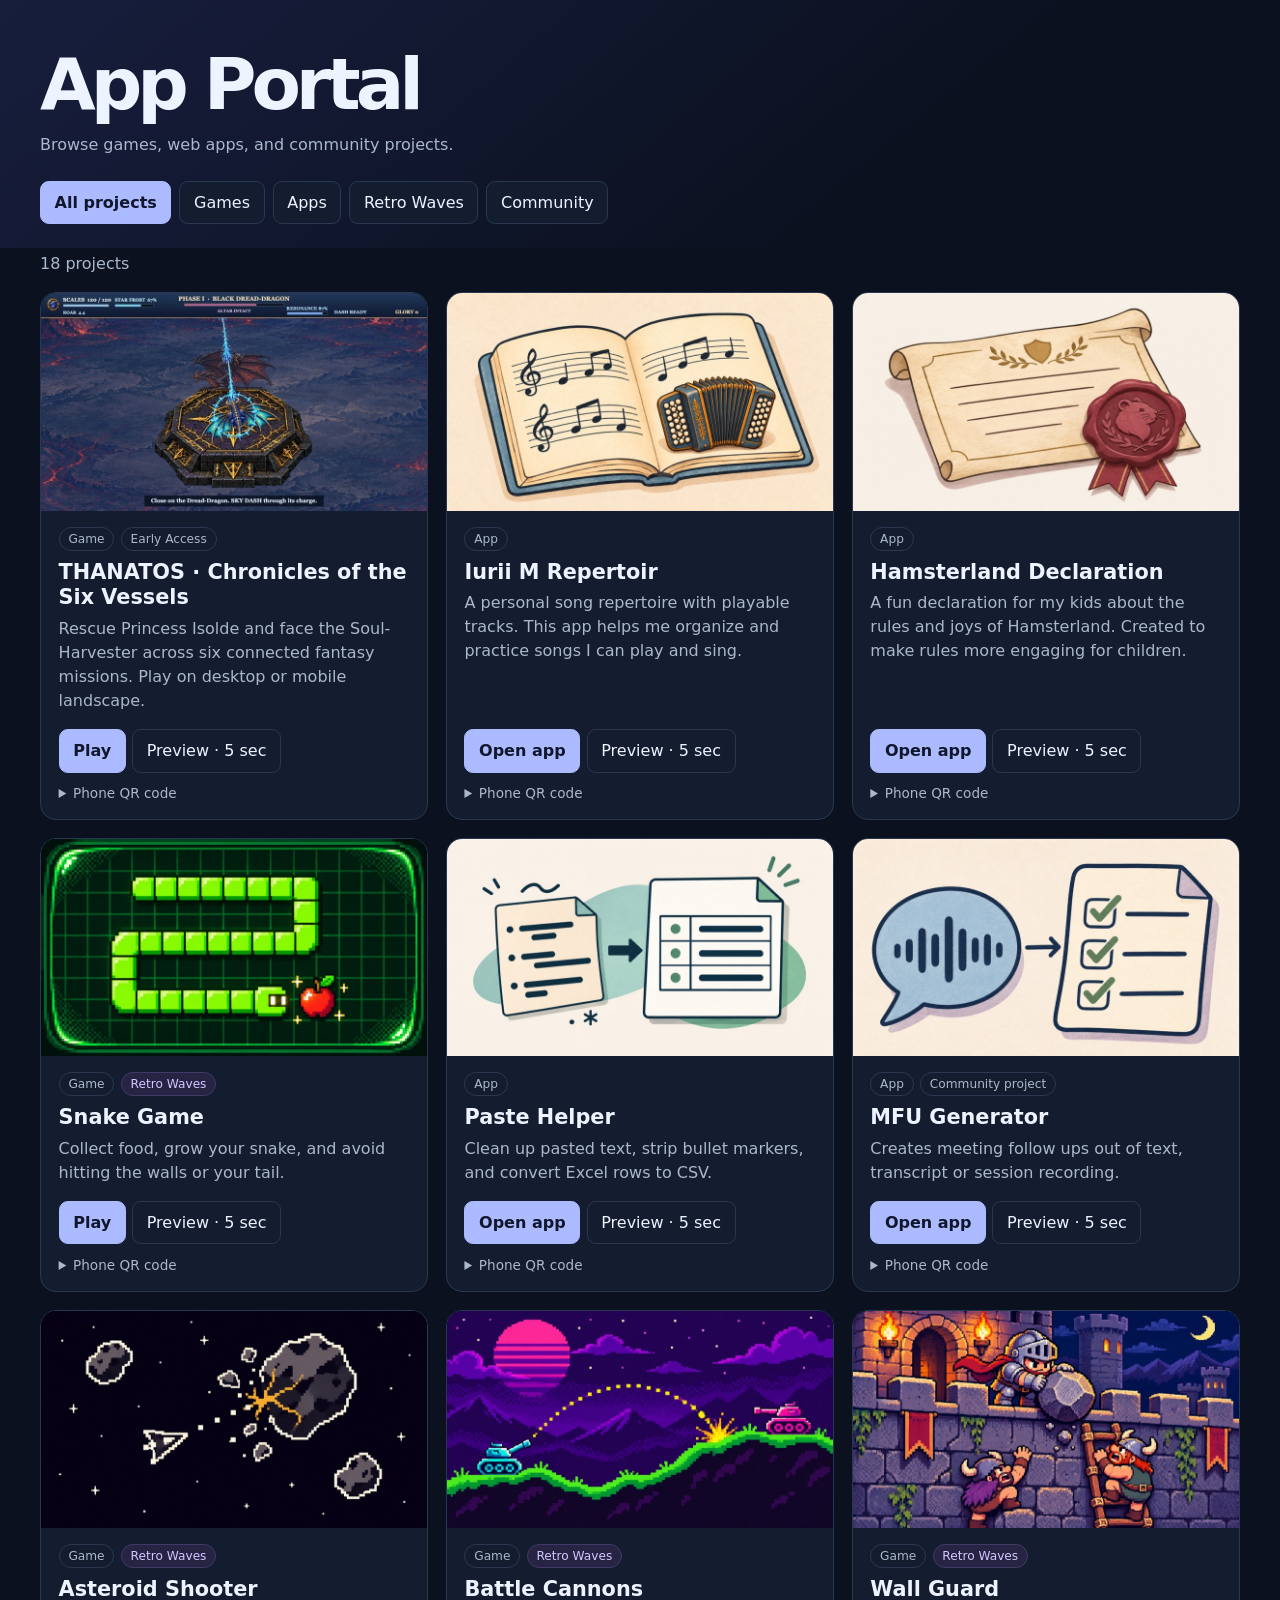
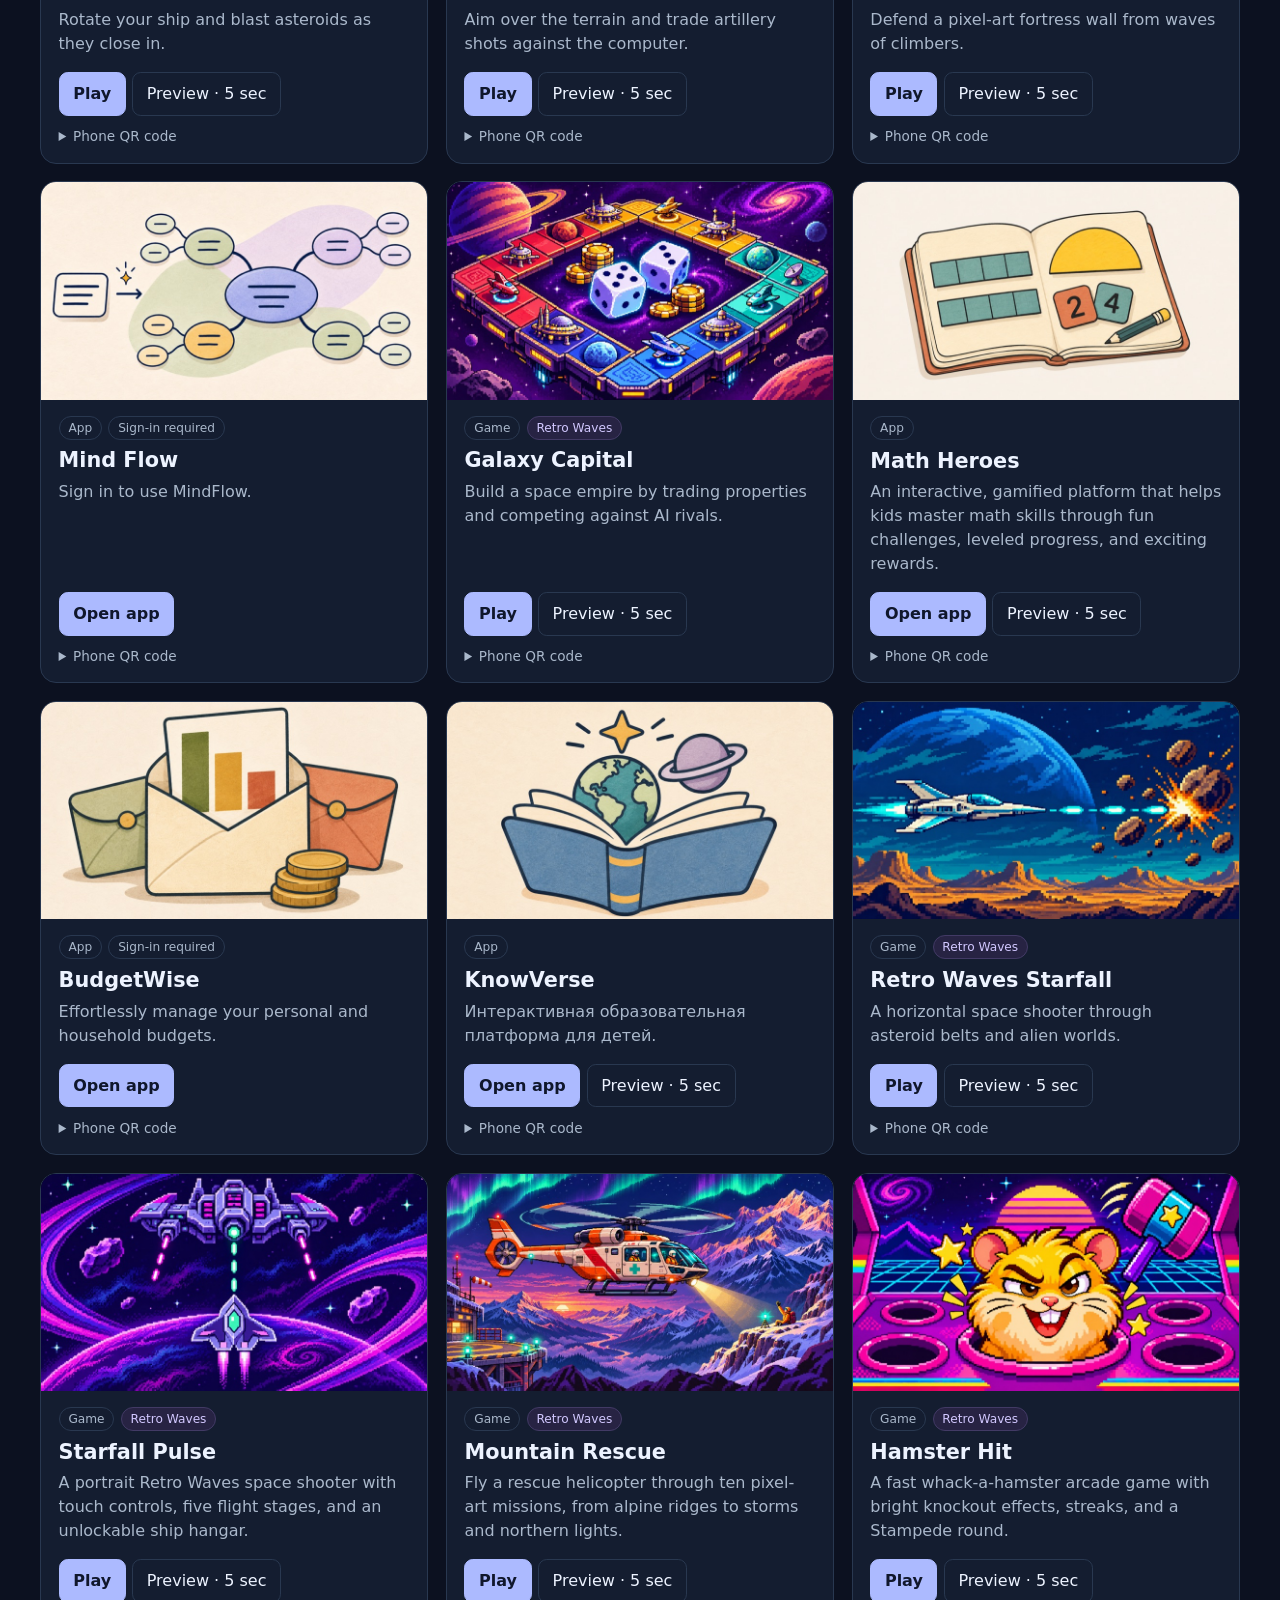
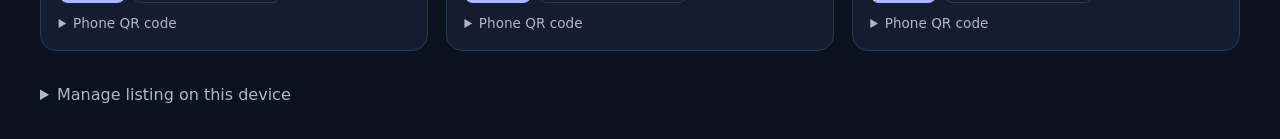
==== commit 73904dab: "Publish THANATOS Early Access (preprod.3) Host the approved six-mission build on GitHub Pages, and a" ====
--- a/index.html
+++ b/index.html
@@ -13,14 +13,19 @@
     <meta charset="UTF-8">
     <meta name="viewport" content="width=device-width, initial-scale=1.0">
     <title>App Portal · Games &amp; Apps</title>
-<meta property="og:type" content="website">
-<meta property="og:title" content="App-Portal">
-<meta property="og:description" content="Explore Iurii Medynskii’s Retro Waves arcade games and web apps.">
-<meta property="og:url" content="https://mjv1981-art.github.io/App-Portal/">
-<meta property="og:image" content="https://mjv1981-art.github.io/App-Portal/assets/covers/app-portal.jpg">
-<meta property="og:image:type" content="image/jpeg">
-<meta property="og:image:width" content="800">
-<meta property="og:image:height" content="450">
+    <link rel="icon" href="./assets/brand/app-portal.ico" sizes="16x16 32x32 48x48">
+    <link rel="icon" href="./assets/brand/app-portal-icon.svg" type="image/svg+xml" sizes="any">
+    <link rel="apple-touch-icon" href="./assets/brand/app-portal-touch.png" sizes="180x180">
+    <meta property="og:type" content="website">
+    <meta property="og:title" content="App Portal">
+    <meta property="og:description" content="Explore Iurii Medynskii’s Retro Waves arcade games and web apps.">
+    <meta property="og:url" content="https://mjv1981-art.github.io/App-Portal/">
+    <meta property="og:image" content="https://mjv1981-art.github.io/App-Portal/assets/brand/app-portal-share.jpg">
+    <meta property="og:image:type" content="image/jpeg">
+    <meta property="og:image:width" content="1200">
+    <meta property="og:image:height" content="630">
+    <meta property="og:image:alt" content="App Portal with a violet app grid and a mint launch arrow">
+    <meta name="twitter:card" content="summary_large_image">
 
     <style>
         * { box-sizing: border-box; }
@@ -97,6 +102,7 @@
     </dialog>
     <script>
         const apps = [
+            { id: 19, title: "THANATOS · Chronicles of the Six Vessels", description: "Rescue Princess Isolde and face the Soul-Harvester across six connected fantasy missions. Play on desktop or mobile landscape.", url: "https://mjv1981-art.github.io/App-Portal/thanatos/", published: true, kind: "game", release: "Early Access", mediaDirectory: "./thanatos" },
             { id: 1, title: "Iurii M Repertoir", description: "A personal song repertoire with playable tracks. This app helps me organize and practice songs I can play and sing.", url: "https://mjv1981-art.github.io/Iurii-M-Repertoir/", published: true, kind: "app", cover: "iurii-m-repertoir-accordion" },
             { id: 2, title: "Hamsterland Declaration", description: "A fun declaration for my kids about the rules and joys of Hamsterland. Created to make rules more engaging for children.", url: "https://mjv1981-art.github.io/hamsterland-site/index.html", published: true, kind: "app", cover: "hamsterland-declaration" },
             { id: 3, title: "Pet Rat Monya", description: "A virtual pet app for my daughter to take care of her digital pet rat. Teaches responsibility and care for animals.", url: "https://mjv1981-art.github.io/pet-rat-monya/", published: false, kind: "app", cover: "pet-rat-monya-hooded" },
@@ -178,6 +184,7 @@
                         <span class="tag">${app.kind === 'game' ? 'Game' : 'App'}</span>
                         ${app.family ? `<span class="tag family">${app.family}</span>` : ''}
                         ${app.community ? '<span class="tag">Community project</span>' : ''}
+                        ${app.release ? `<span class="tag">${app.release}</span>` : ''}
                         ${app.signInRequired ? '<span class="tag">Sign-in required</span>' : ''}
                     </div>
                     <h2>${app.title}</h2>
